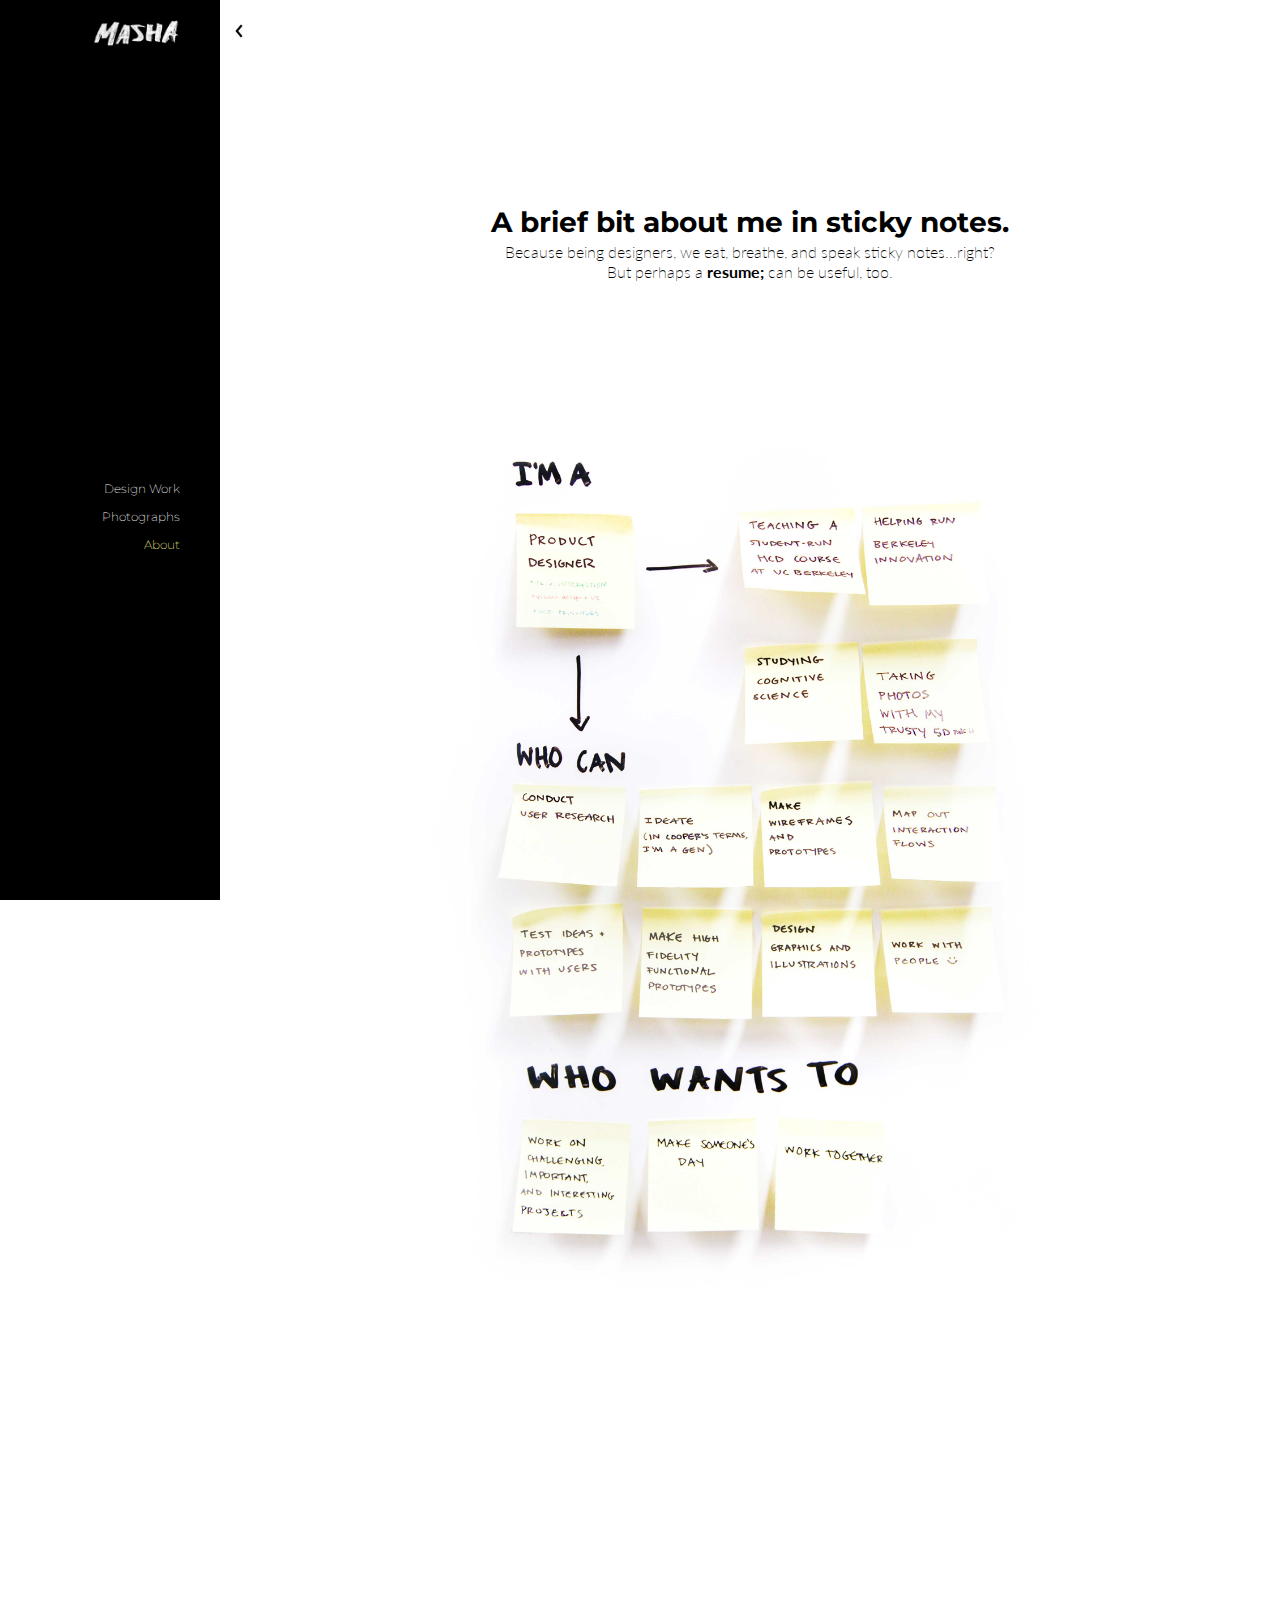
==== about.html @ 9e9c6e85 "make "resume" not pretentious" ====
<!DOCTYPE html>
<html>
<head>
	
	<link rel="stylesheet"; type="text/css"; href="style.css"/>
	<script src="jquery-1.12.1.js"></script>
	<script src="home.js"></script>
	<link href='https://fonts.googleapis.com/css?family=Montserrat:400,700' rel='stylesheet' type='text/css'>
	<link href='https://fonts.googleapis.com/css?family=Lato:400,900,700,300' rel='stylesheet' type='text/css'>
	<title>Masha.Work</title>

</head>
<body>


<!--navigation bar-->

<!-- <nav>
	<ul>
	  <li><a href="hi.html">Hi</a></li>
	  <li><a href="design.html">+ Design Work</a></li>
	  <li><a href="photo.html">Photographs</a></li>
	  <li><a href="mediums.html">Mediums</a></li>
	  <li><a href="about.html">About</a></li>
	</ul>
</nav> -->

<div class="nav">
	<!--nav view toggle arrow-->
	<a href="#" class="nav-toggle"> 
		<img src="assets/arrow-small.png" alt="<" id="nav-arrow-img">
	</a>
	<!--logo-->
	<div id="logo-container">
		<a href="index.html">
			<img src="assets/masha-handwritten-logo-white.png" alt="Masha" id="logo">
		</a>
	</div>
	<!--the actual nav menu-->
	<div class="table">
    	<div class="cell">
			<ul>
				<!-- <div class="navarrow" id="hi-arrow"></div> -->
				<!-- <li><a href="index.html" class="hvr-underline">Hi</a> </li> -->
				<!-- <div class="navarrow" id="design-arrow"></div> -->
				<li><a href="index.html" class="hvr-underline">Design Work</a></li>
				<!-- <div class="navarrow" id="photo-arrow"></div> -->
				<li><a href="photo.html" class="hvr-underline">Photographs</a></li>
				<!-- <div class="navarrow" id="mediums-arrow"></div> -->
				<!-- <li><a href="mediums.html" class="hvr-underline">Mediums</a></li> -->
				<div class="navarrow" id="about-arrow"></div>
				<li><a href="about.html" class="hvr-underline" style="color:#ffff85;">About</a></li>
			</ul>

			
    	</div>
    	
    </div>
</div>

<!--content-->


<div class="content">
	<!--intro content-->
	
	<div class="intro" style="z-index: 100; height: 80px;">
		
		<h1> A brief bit about me in sticky notes.</h1>
		<p class="aboutbody" style="line-height: 25px"> Because being designers, we eat, breathe, and speak sticky notes...right? <!-- (<a href="https://www.youtube.com/watch?v=sffBVb7186o&feature=youtu.be" target="_blank" id="link">#dinking</a>)  --></p>
		<p class="aboutbody"> But perhaps a <a href="assets/masha-resume-fall2016.pdf" target="_blank" id="link"> resume; </a> can be useful, too.</p>
		<!-- <p class="aboutbody" style="line-height: 25px; margin: 25px 0px 30px 0px;"> Want to reach me? <a href="mailto:andreyeva.masha@gmail.com" target="_top" id="link">Send</a> me your thoughts! </p> -->

	</div>
<img src="images/aboutstickies4.jpg" style="width: 100%; height: auto; margin-left: auto; margin-right: auto; margin-top: -80px; margin-bottom: -400px; z-index: -1; float: left;">





</body>
</html>
---- style.css ----
*{
  margin: 0px; 
  padding: 0px;
}

html{
  background: #ffffff;
}

body{ 
  overflow-x: hidden;
  font-family: 'Montserrat', sans-serif;
  font-weight: 200;
  font-size: 13px;

}

/*.fadein {
  
}*/



a.darken {
    display: block;
    background: black;
    padding: 0;
    position:relative
}

/*a.darken img {
    display: block;
    
    -webkit-transition: all 0.5s linear;
       -moz-transition: all 0.5s linear;
        -ms-transition: all 0.5s linear;
         -o-transition: all 0.5s linear;
            transition: all 0.5s linear;*/

            /* -webkit-transition: all 2s linear;
       -moz-transition: all 2s linear;
        -ms-transition: all 2s linear;
         -o-transition: all 2s linear;
            transition: all 2s linear;*/
/*}
*/


a.darken:hover img {
    background-color: black;
    opacity: 0.8;      
}
a.darken span{position:absolute;top:5px;opacity:0;left:10px}
a.darken:hover span{color:#fff;
  opacity: 1;
    -webkit-transition: all 0.5s linear;
       -moz-transition: all 0.5s linear;
        -ms-transition: all 0.5s linear;
         -o-transition: all 0.5s linear;
            transition: all 0.5s linear;
}

/*.overlay {
  background:rgba(0,0,0,.4);
  position: absolute;
  display: none;
}
.fadein{

}*/

.imgtitle { 
  font-family: 'Lato', sans-serif;
  font-weight: 500;
  font-size: 22px;
  color: white;
  margin-left: 5px;
  margin-top: 5px;
}

/*navigation -------------------------------------?*/
.nav { 
  position: fixed;
  z-index: 1000;
  top: 0;
  left: 0;
  width: 220px;
  height: 100%;
  color: white;
  background-color: black;
  transform: translate3d(0px, 0, 0);
  transition: transform 0.6s ease;
}

.active-nav .nav {
  transform: translate3d(-220px, 0, 0);
}

.nav-toggle { 
  display: block;
  position: absolute;
  left: 220px;
  width: 40px;
  height: 40px;
  background-color: transparent;
}

#nav-arrow-img { 
  width: 30px;
  margin-top: 14px;
  margin-left: 5px;
}

.nav .table{
  display: table;
  width: 100%;
  height: 100%;

}

.nav .cell { 
  display: table-cell;
  width: 100%;
  height: 100%;
  vertical-align: middle;

}
/*.nav ul {
  list-style: none;
  t-webkit-transition: opacity 2s ease-in;
  -moz-transition: opacity 2s ease-in;
  -o-transition: opacity 2s ease-in;
  -ms-transition: opacity 2s ease-in;
  transition: opacity 2s ease-in;
  opacity: 0.5;
}*/

.nav ul li a { 
  
  text-decoration: none;
  display: block;
  text-align: right;
  color: white;
  font-family: 'Montserrat', sans-serif;
  font-size: 12px;
  line-height: 28px;
  margin-right: 40px;

}

.nav ul li a:hover{
  color: #ffff85;
/*  opacity: 0.8;*/
  transition: color, 0.5s, ease-out;
}

/*.hvr-underline {
  display: inline-block;
  vertical-align: middle;
  -webkit-transform: translateZ(0);
  transform: translateZ(0);
  box-shadow: 0 0 1px rgba(0, 0, 0, 0);
  -webkit-backface-visibility: hidden;
  backface-visibility: hidden;
  -moz-osx-font-smoothing: grayscale;
  position: relative;
  overflow: hidden;
}
.hvr-underline:before {
  content: "";
  position: absolute;
  z-index: -1;
  left: 103px;
  right:100%;
  bottom: 3px;
  background: #FFFFFF;
  height: 2px;
  -webkit-transition-property: right;
  transition-property: right;
  -webkit-transition-duration: 0.5s;
  transition-duration: 0.5s;
  -webkit-transition-timing-function: ease-out;
  transition-timing-function: ease-out;
}
.hvr-underline:hover:before, .hvr-underlinefocus:before, .hvr-underline:active:before {
  right: 0;
}*/

/*.navarrow {
    width: 0;
    height: 0;
    border-top: 6px solid transparent;
    border-bottom: 6px solid transparent;
    border-right: 4px solid white;
    float: right;
    margin-right: 17px;
    display: inline;
    margin-top: 7px;
    -webkit-animation: fadein 2s;
    -moz-animation: fadein 2s;
    -ms-animation: fadein 2s;
    -o-animation: fadein 2s;
    animation: fadein 2s;

  }*/

/*logo--------------------------------------------------------------*/

#logo-container {
  float: right;
  padding: 20px 38px;
}

#logo {
  width: 90px;
}

#logo:hover {
  opacity: 0.1;
  transition: color, 5s, ease-out;

}



.content { 
  padding-top: 55px;
  padding-left: 220px;
  background-color: #fff; 
  transition: padding 0.6s ease;
}

.active-nav .content { 
  transition: padding 0.6s ease;
  padding: 0;
  /*use 0px if you don't want the content to shift*/
}


/*.active-nav .box { 
  transform: translate3d(0px, 0, 0);
}*/


/*intro content--------------------------------------------------------------*/

.intro {
  /*padding-left: 70px;*/
  text-align: center;
  /*padding-right: 220px;*/
  padding-top: 150px;
  height: 800px;
}

.intro h1 { 
  font-family: 'Montserrat', sans-serif;
  font-size: 28px;
}

#intro { 
  margin-right: 200px;
}

.intro-list { 
    list-style:none;
    font-family: 'Montserrat', sans-serif;
    font-weight: 800;
    font-size: 22px;
    text-align: left;
    color: black;
    width: 705px;
    margin-left:  auto;
    margin-right: auto;
    line-height:  50px;
    margin-top: 25px;
    padding-left: 315px; 
   /* background-color: white;*/


}

/*gallery--------------------------------------------------------------*/

/*.gallery { 
  margin-left: 220px;
}*/
/*.box { 
  width: 33.333%;
  max-width: 600px;
  margin: 0 auto;
  display: inline-block;
  float: left;
}*/

img { 
  width: 100%;
  height: auto;
  display: block;
}
/*
.galleryimg {
  padding: 10px, 10px, 0px, 10px;
}

*/

/* For small devices (e.g. smartphones) */
  .box {
    width: 100%;
    max-width: 600px;
    margin: 0 auto;
    display: inline-block;
    float: left;
  }

/* For medium devices (e.g. tablets) */
@media (min-width: 700px) {
  .box {
    width: 50%;
    max-width: 600px;
    margin: 0 auto;
    display: inline-block;
    float: left;
  }
}


@media (min-width: 1000px) {
  .box {
    width: 33.3333%;
    max-width: 600px;
    margin: 0 auto;
    display: inline-block;
    float: left;
  }
}

.caption { 
    display: none;
    text-align: center;
    margin-top: 80%;
    background-color: none;
    color: white;
    z-index: 1000;
    position: absolute;
  }
/*about content--------------------------------------------------------------*/

.aboutimage {
  width: 100%;
  z-index: 0;
}

/*.about {
  padding-left: 500px;
  padding-top: 200px;
  height: 800px;
  position: absolute;
}*/

.about h1 { 
  font-family: 'Montserrat', sans-serif;
  font-size: 28px;
}

.aboutbody { 
    position: block;
    font-family: 'Lato', sans-serif;
    font-size: 16px;
    line-height: 15px;
    /*padding: 50px 300px 0px 300px;*/
  }

#link { 
  /*color: #088eb2;*/
  color: black;
  font-weight: bold;
  text-decoration: none;
  }

#link:hover { 

/*color: #0b7189;*/
 /* opacity: 0.2;
  transition: color, 0.5s, ease-out;*/
  background-color: yellow;

}

/*-----------------------------projects---------------------------------*/

.projectheader { 
  float: right;
  margin-right: 900px;
}

/*add css underline for links*/

/* For large devices (e.g. desktops) */
/*@media (min-width: 760px) {
   {
    max-width: 24%;
  }
}*/
/*.sqimg { 
  width: 400px;
  height: 400px;
}
*/
/*.gallery { 
  margin-top: 55px;
  margin-left: 270px;
  display: block;

}
.thumbnail {
  
  display: inline-block;
  float: left;
  width: 400px;
  height: 400px;
}


.thumbnail img { 
  float: right;
  width: 400px;
  height: 400px;
  padding: 0;
  margin: 0;
}*/
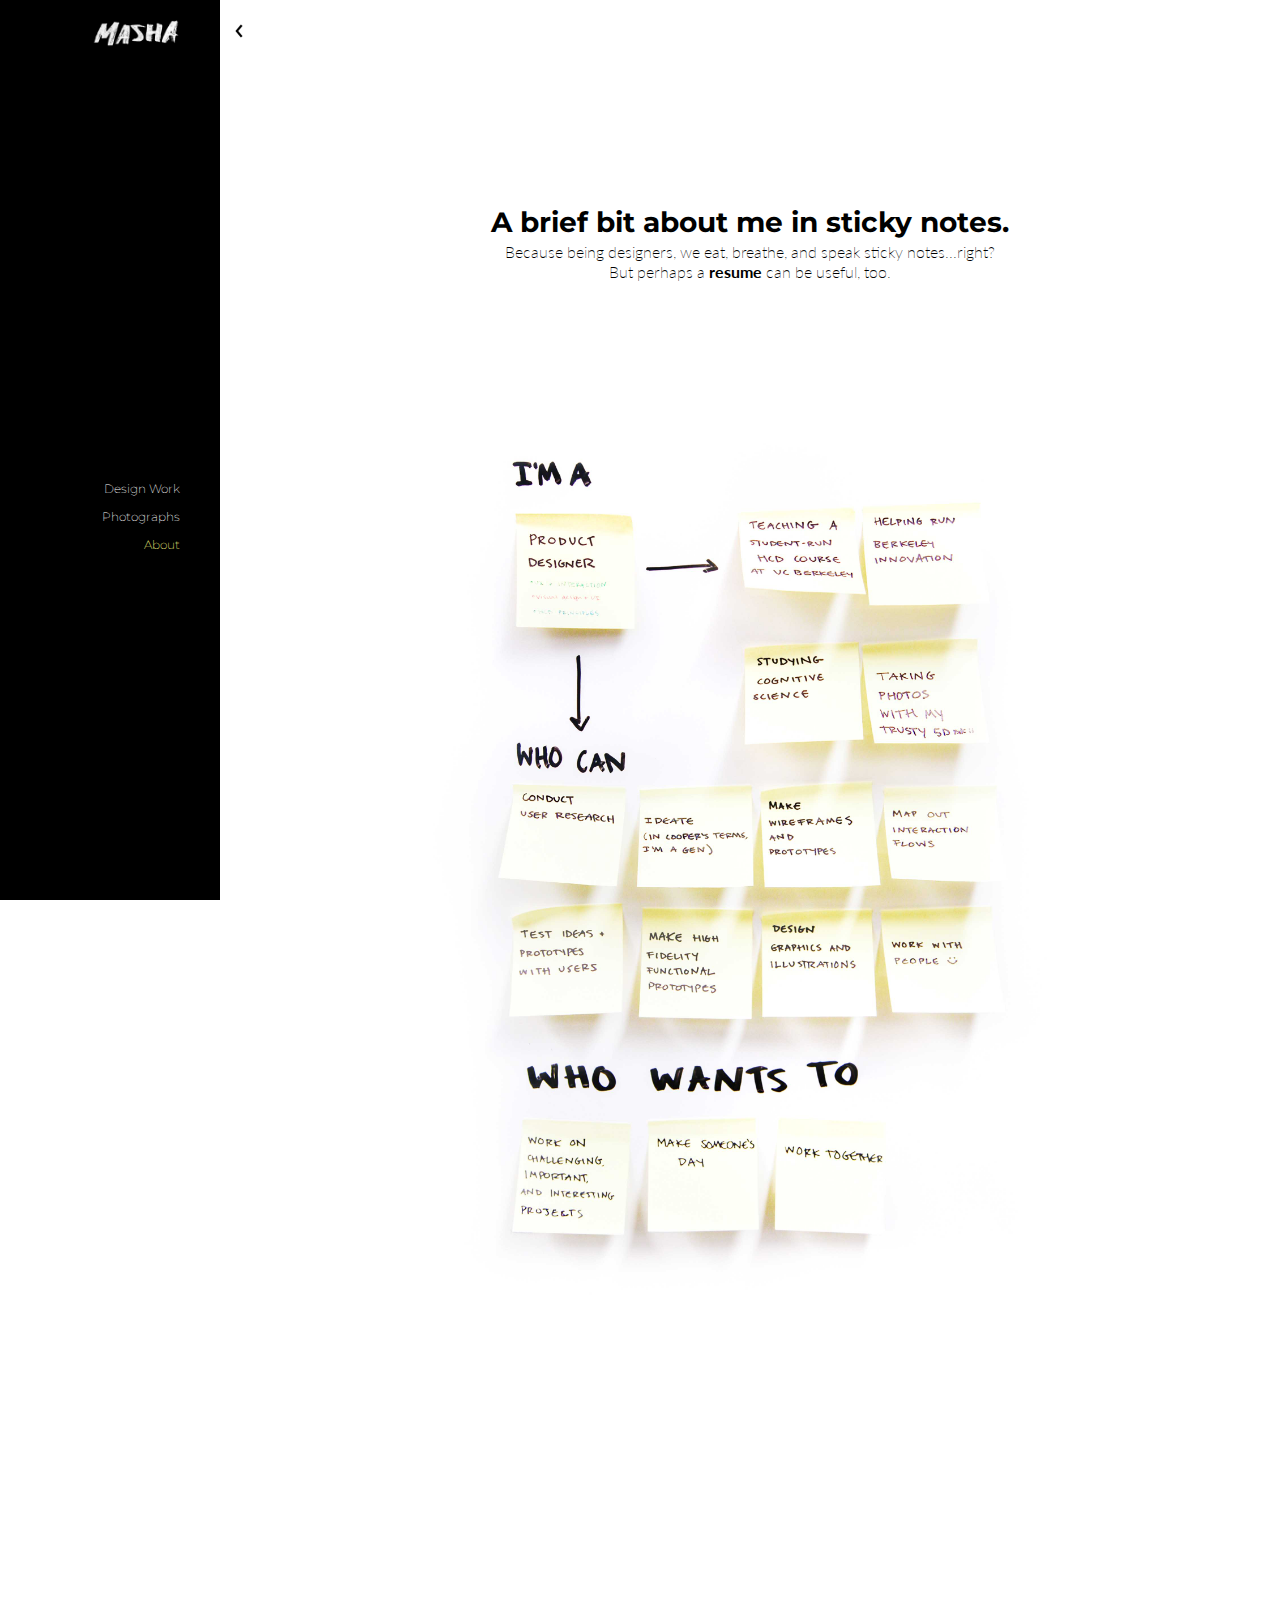
==== commit 3fc39952: "resume" fix" ====
--- a/about.html
+++ b/about.html
@@ -68,7 +68,7 @@
 		
 		<h1> A brief bit about me in sticky notes.</h1>
 		<p class="aboutbody" style="line-height: 25px"> Because being designers, we eat, breathe, and speak sticky notes...right? <!-- (<a href="https://www.youtube.com/watch?v=sffBVb7186o&feature=youtu.be" target="_blank" id="link">#dinking</a>)  --></p>
-		<p class="aboutbody"> But perhaps a <a href="assets/masha-resume-fall2016.pdf" target="_blank" id="link"> resume; </a> can be useful, too.</p>
+		<p class="aboutbody"> But perhaps a <a href="assets/masha-resume-fall2016.pdf" target="_blank" id="link"> resume </a> can be useful, too.</p>
 		<!-- <p class="aboutbody" style="line-height: 25px; margin: 25px 0px 30px 0px;"> Want to reach me? <a href="mailto:andreyeva.masha@gmail.com" target="_top" id="link">Send</a> me your thoughts! </p> -->
 
 	</div>
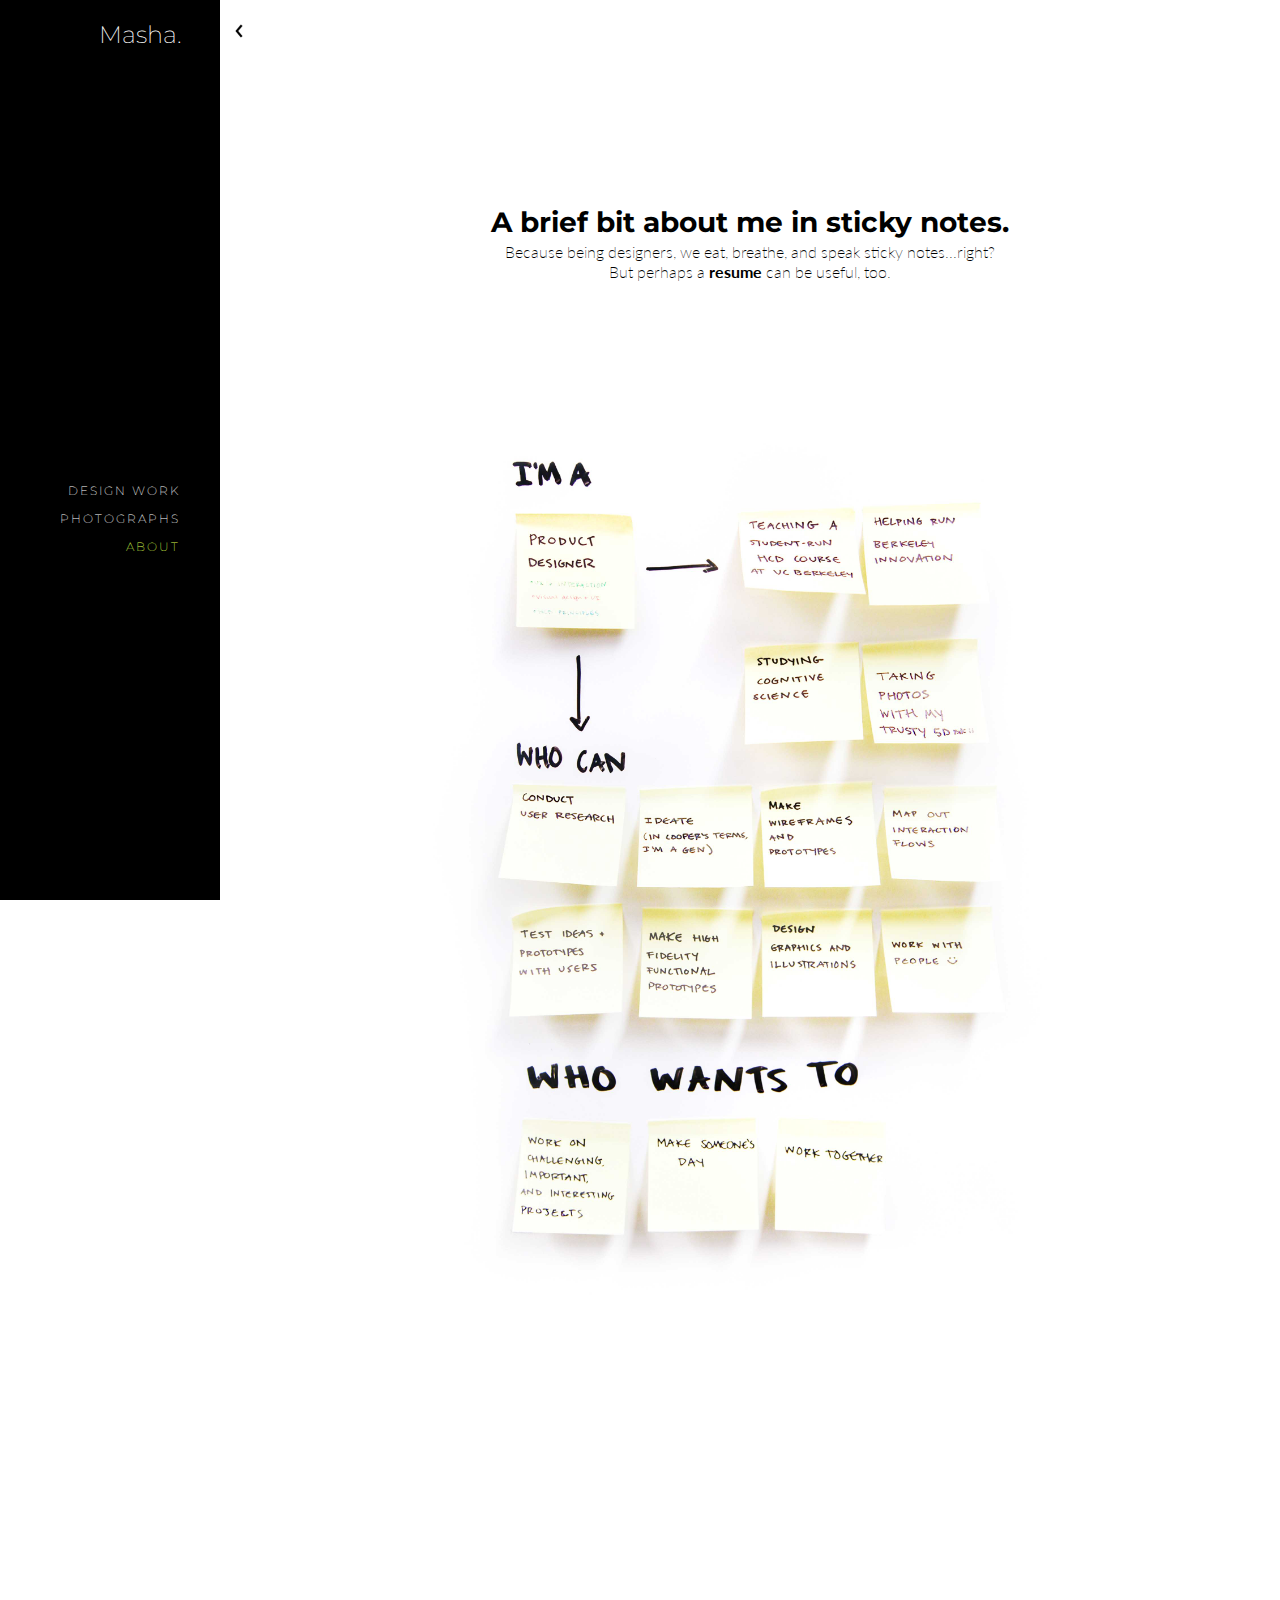
==== commit ae9106e4: "logo, nav update" ====
--- a/about.html
+++ b/about.html
@@ -32,9 +32,10 @@
 	</a>
 	<!--logo-->
 	<div id="logo-container">
-		<a href="index.html">
+<!-- 		<a href="index.html">
 			<img src="assets/masha-handwritten-logo-white.png" alt="Masha" id="logo">
-		</a>
+		</a> -->
+	<p class = "masha"> Masha.</p>
 	</div>
 	<!--the actual nav menu-->
 	<div class="table">
@@ -43,13 +44,13 @@
 				<!-- <div class="navarrow" id="hi-arrow"></div> -->
 				<!-- <li><a href="index.html" class="hvr-underline">Hi</a> </li> -->
 				<!-- <div class="navarrow" id="design-arrow"></div> -->
-				<li><a href="index.html" class="hvr-underline">Design Work</a></li>
+				<li><a href="index.html" class="hvr-underline">DESIGN WORK</a></li>
 				<!-- <div class="navarrow" id="photo-arrow"></div> -->
-				<li><a href="photo.html" class="hvr-underline">Photographs</a></li>
+				<li><a href="photo.html" class="hvr-underline">PHOTOGRAPHS</a></li>
 				<!-- <div class="navarrow" id="mediums-arrow"></div> -->
 				<!-- <li><a href="mediums.html" class="hvr-underline">Mediums</a></li> -->
 				<div class="navarrow" id="about-arrow"></div>
-				<li><a href="about.html" class="hvr-underline" style="color:#ffff85;">About</a></li>
+				<li><a href="about.html" class="hvr-underline" style="color:#d6f74b;">ABOUT</a></li>
 			</ul>
 
 			
--- a/style.css
+++ b/style.css
@@ -50,7 +50,7 @@
 
 a.darken:hover img {
     background-color: black;
-    opacity: 0.8;      
+    opacity: 0.2;      
 }
 a.darken span{position:absolute;top:5px;opacity:0;left:10px}
 a.darken:hover span{color:#fff;
@@ -92,6 +92,7 @@
   background-color: black;
   transform: translate3d(0px, 0, 0);
   transition: transform 0.6s ease;
+
 }
 
 .active-nav .nav {
@@ -145,13 +146,15 @@
   color: white;
   font-family: 'Montserrat', sans-serif;
   font-size: 12px;
+  letter-spacing: 2px;
   line-height: 28px;
   margin-right: 40px;
 
 }
 
 .nav ul li a:hover{
-  color: #ffff85;
+  /*color: #ffff85;*/
+  color: #8fffb1;
 /*  opacity: 0.8;*/
   transition: color, 0.5s, ease-out;
 }
@@ -213,6 +216,11 @@
   padding: 20px 38px;
 }
 
+.masha {
+  font-family: 'Montserrat';
+  font-size: 24px;
+}
+
 #logo {
   width: 90px;
 }
@@ -340,12 +348,38 @@
 .caption { 
     display: none;
     text-align: center;
-    margin-top: 80%;
+    margin-top: 50%;
     background-color: none;
     color: white;
+    font-size: 22px;
     z-index: 1000;
     position: absolute;
   }
+
+#description { 
+    font-family: montserrat;
+    font-weight: regular;
+    font-size: 10px;
+    margin-top: 75%;
+    letter-spacing: 3px;
+    line-height: 25px;
+  }
+
+.captiondash{
+  
+  border: none;
+  width: 10%;
+  height: 2px;
+  background-color: #fff;
+  color: #fff;
+  margin-top: 11%;
+  z-index: 100;
+  position: absolute;
+  margin-left: 45%;
+
+
+
+}
 /*about content--------------------------------------------------------------*/
 
 .aboutimage {
@@ -430,4 +464,4 @@
   height: 400px;
   padding: 0;
   margin: 0;
-}*/+}*/
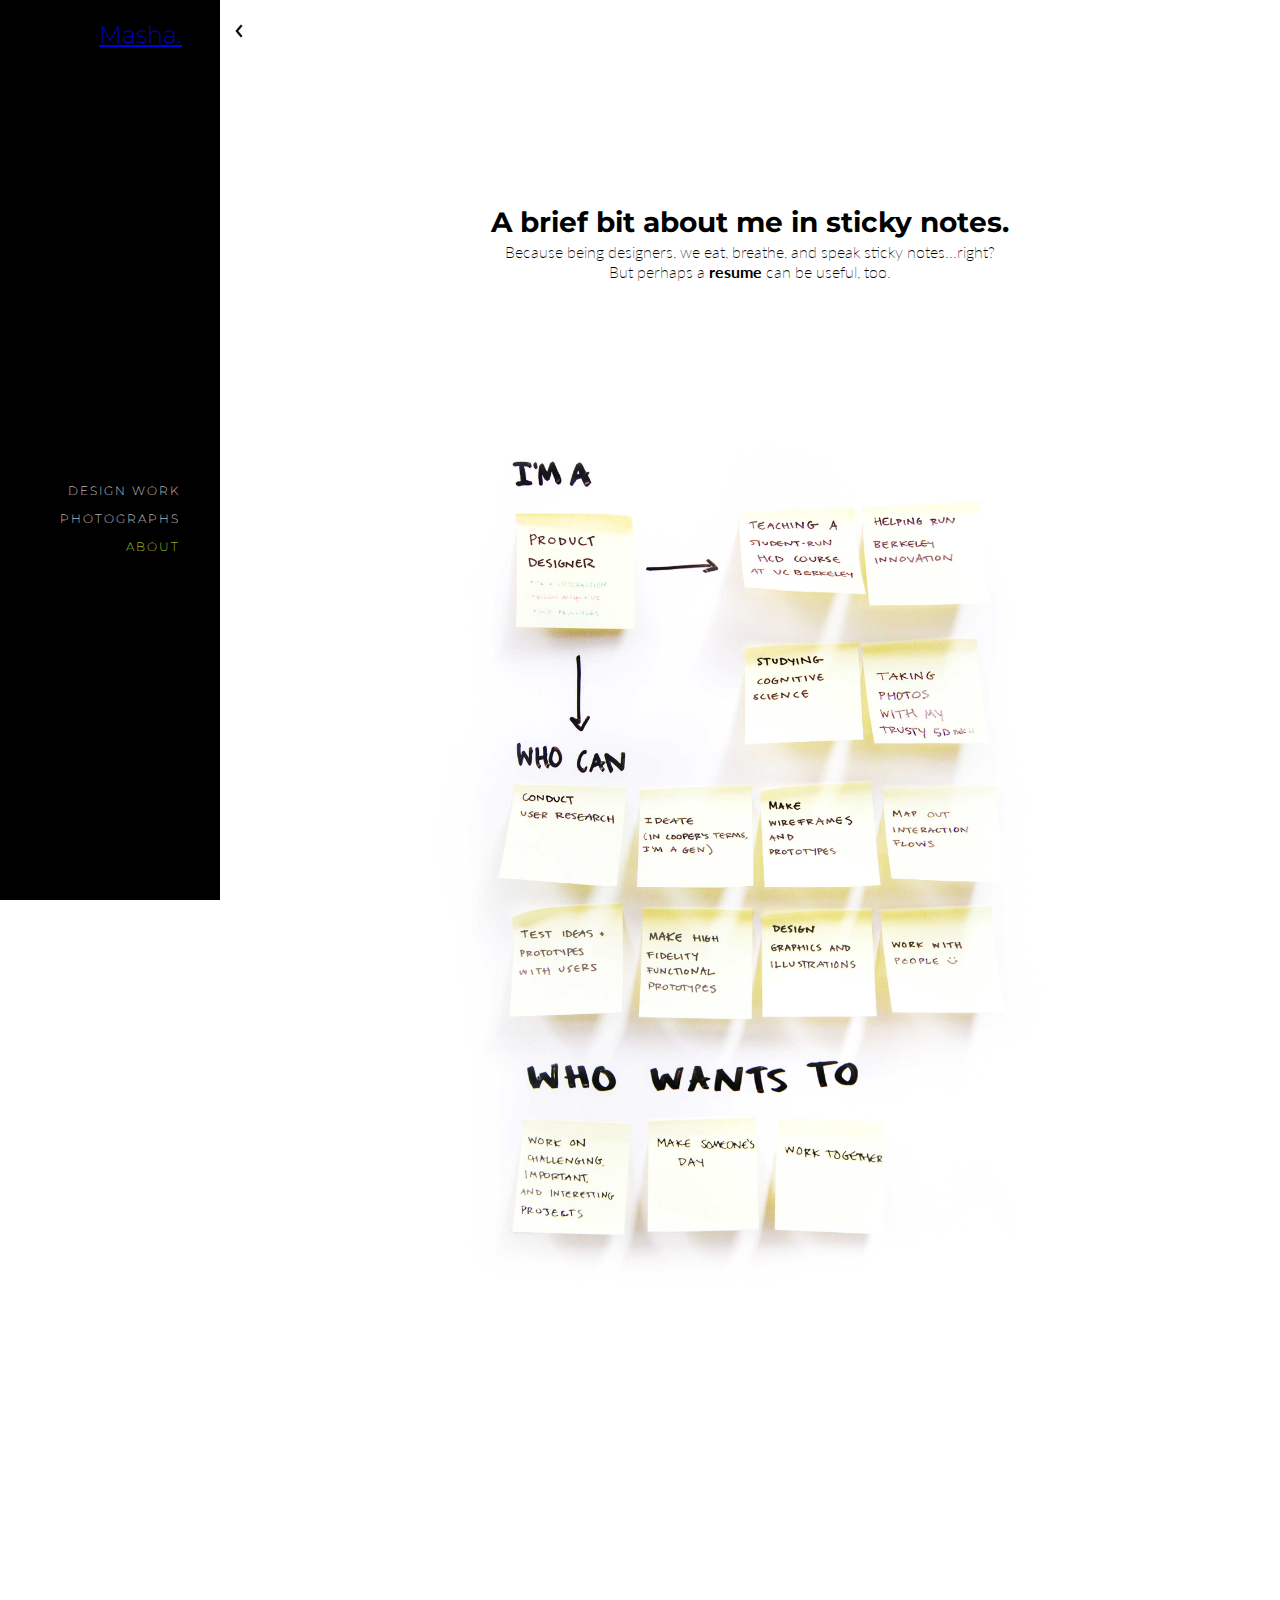
==== commit 575c4a14: "index.html link update" ====
--- a/about.html
+++ b/about.html
@@ -32,10 +32,11 @@
 	</a>
 	<!--logo-->
 	<div id="logo-container">
-<!-- 		<a href="index.html">
-			<img src="assets/masha-handwritten-logo-white.png" alt="Masha" id="logo">
-		</a> -->
-	<p class = "masha"> Masha.</p>
+		<a href="index.html">
+<!-- 			<img src="assets/masha-handwritten-logo-white.png" alt="Masha" id="logo"> -->
+			<p class = "masha"> Masha.</p>
+		</a>
+	
 	</div>
 	<!--the actual nav menu-->
 	<div class="table">
--- a/style.css
+++ b/style.css
@@ -154,7 +154,7 @@
 
 .nav ul li a:hover{
   /*color: #ffff85;*/
-  color: #8fffb1;
+  color: #f1ffa1;
 /*  opacity: 0.8;*/
   transition: color, 0.5s, ease-out;
 }
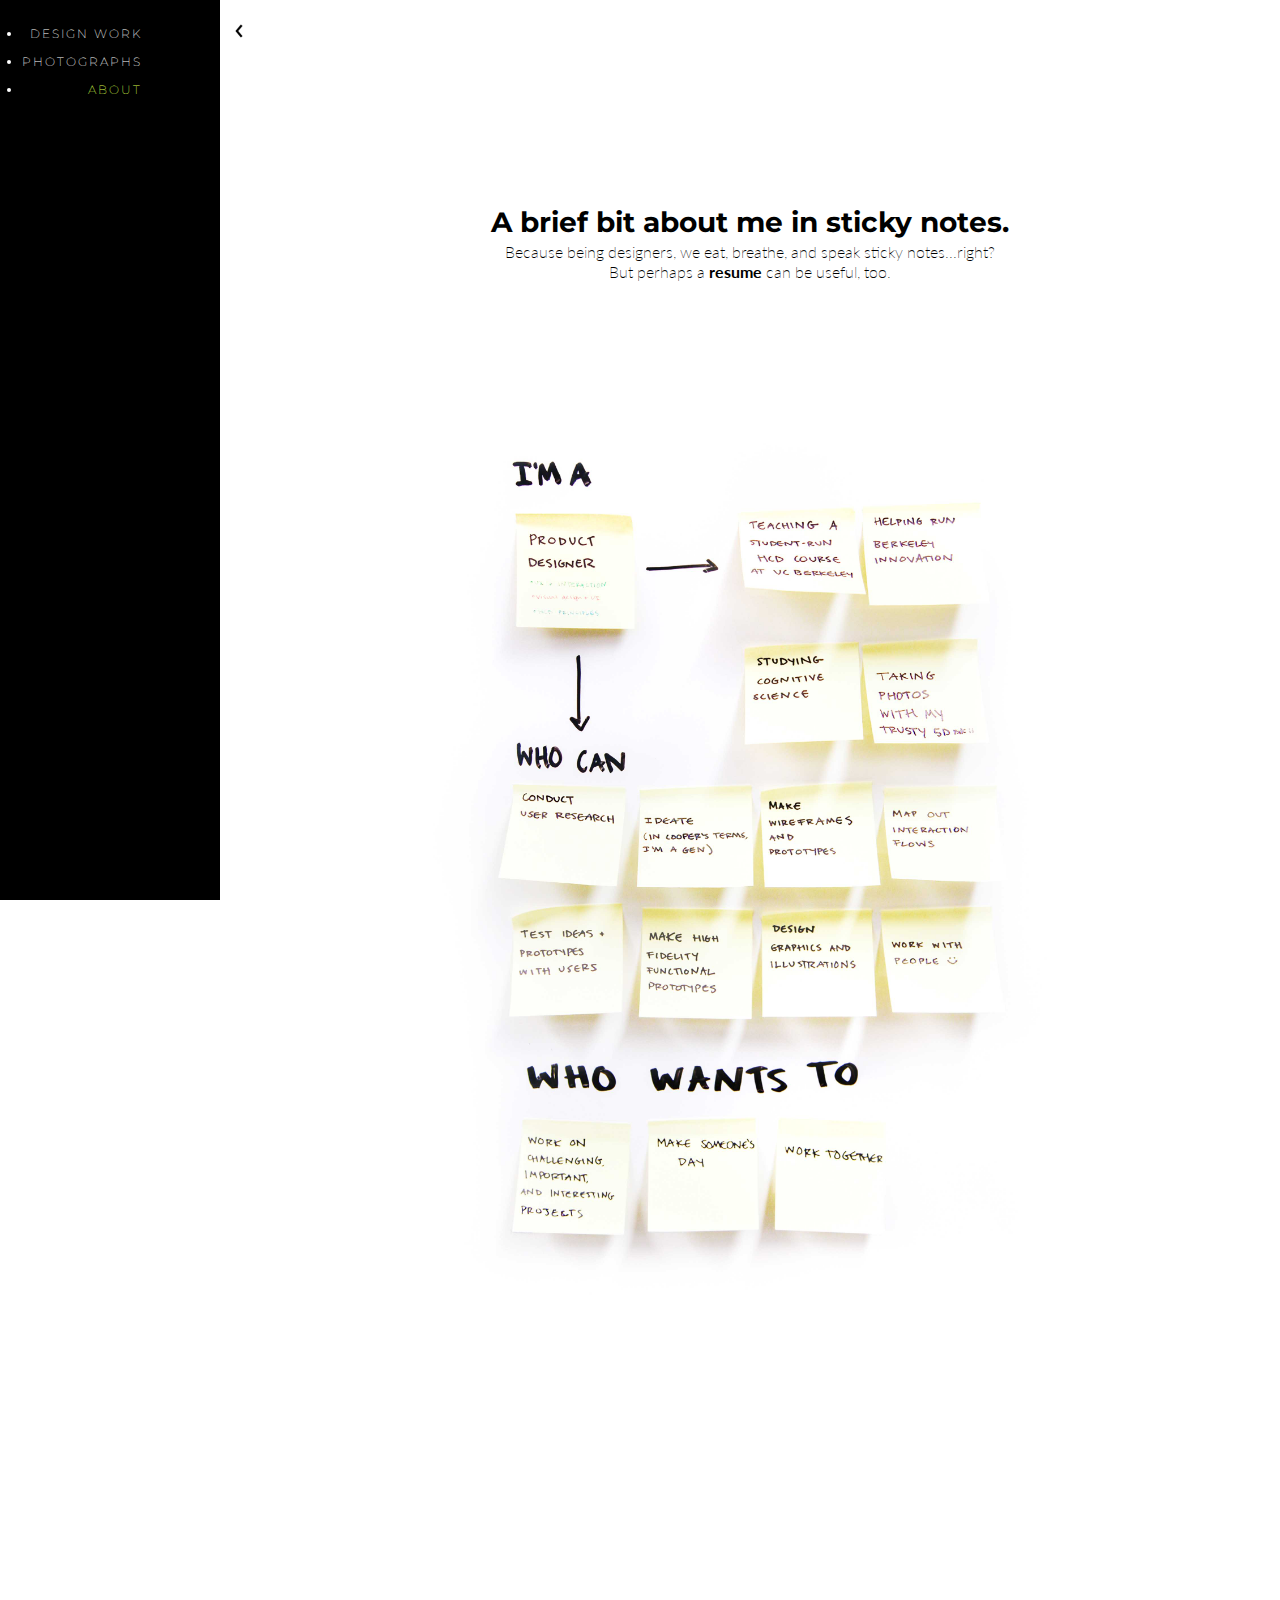
==== commit ae4c7208: "Update about.html" ====
--- a/about.html
+++ b/about.html
@@ -34,7 +34,7 @@
 	<div id="logo-container">
 		<a href="index.html">
 <!-- 			<img src="assets/masha-handwritten-logo-white.png" alt="Masha" id="logo"> -->
-			<p class = "masha"> Masha.</p>
+			<p class = "masha" style="text-decoration:none;> Masha.</p>
 		</a>
 	
 	</div>
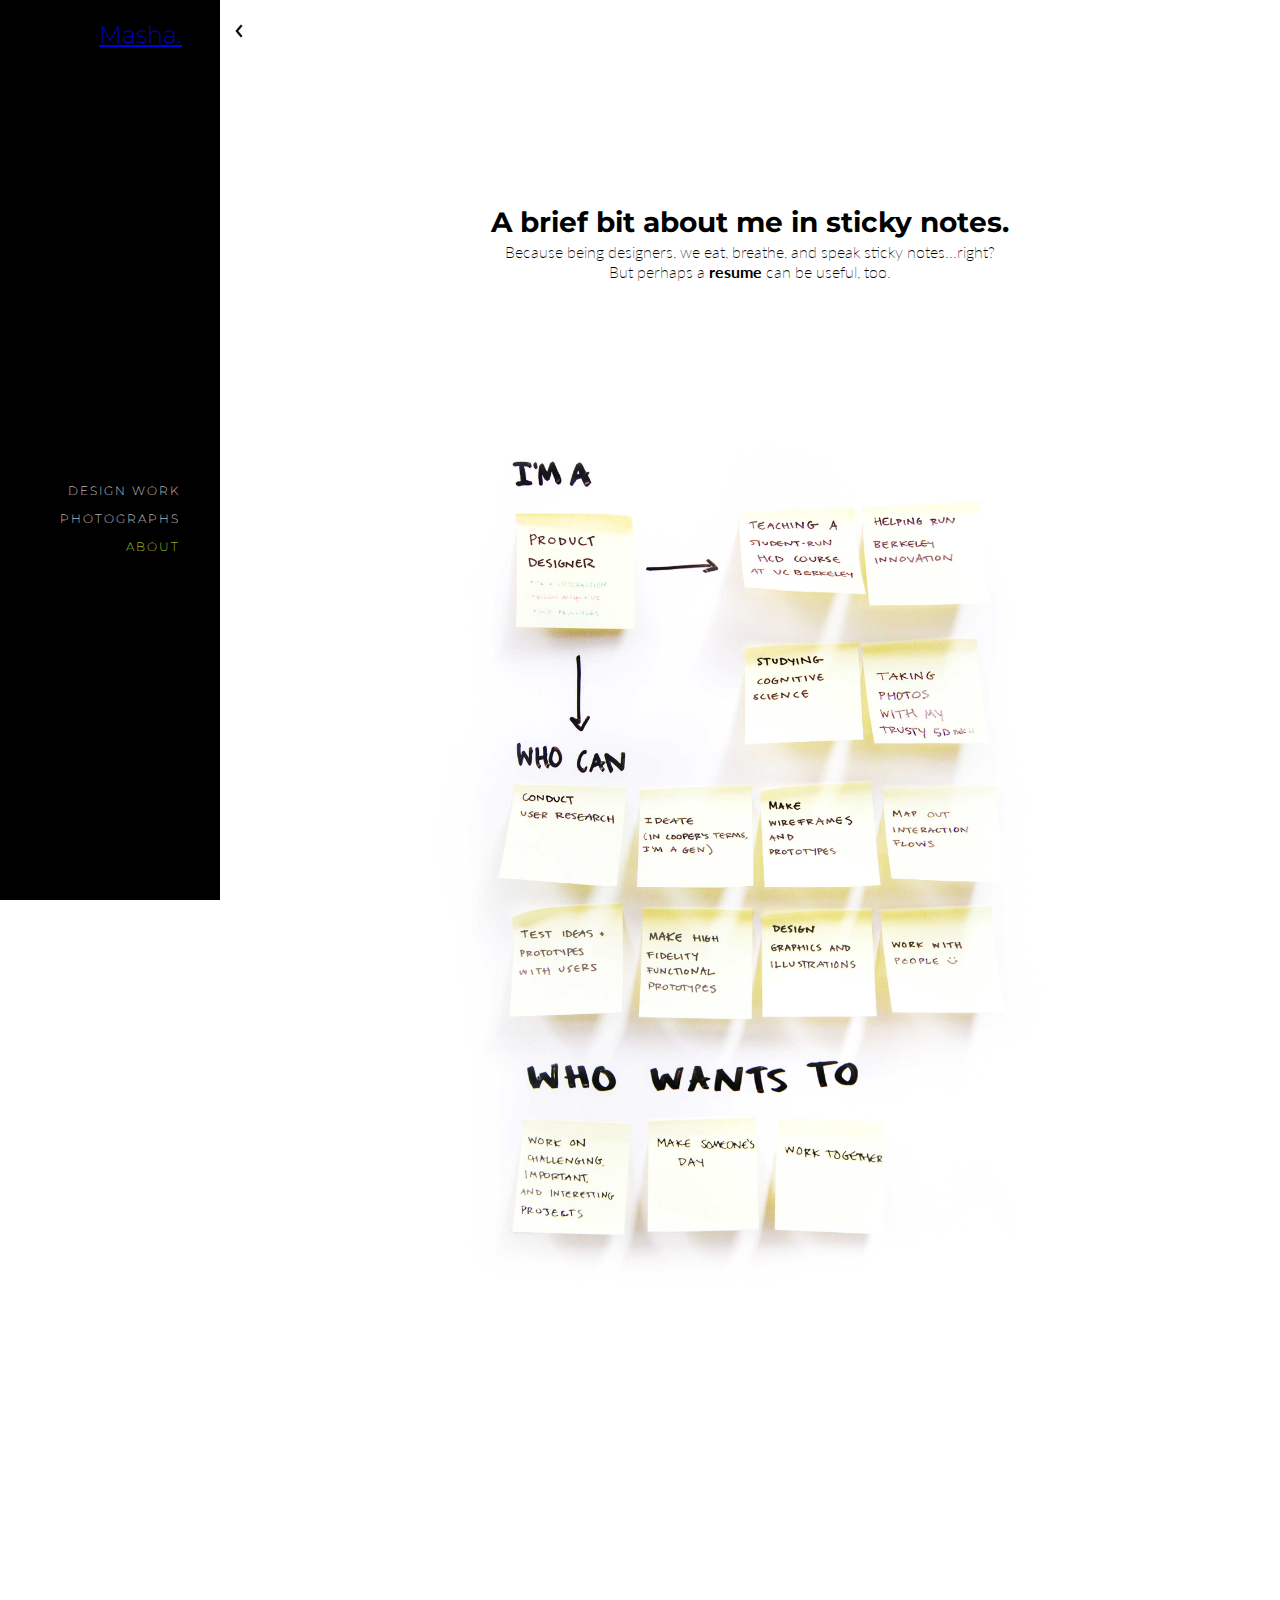
==== commit 2fa9cdf7: "Update about.html" ====
--- a/about.html
+++ b/about.html
@@ -34,7 +34,7 @@
 	<div id="logo-container">
 		<a href="index.html">
 <!-- 			<img src="assets/masha-handwritten-logo-white.png" alt="Masha" id="logo"> -->
-			<p class = "masha" style="text-decoration:none;> Masha.</p>
+			<p class = "masha" style="text-decoration:none;"> Masha.</p>
 		</a>
 	
 	</div>
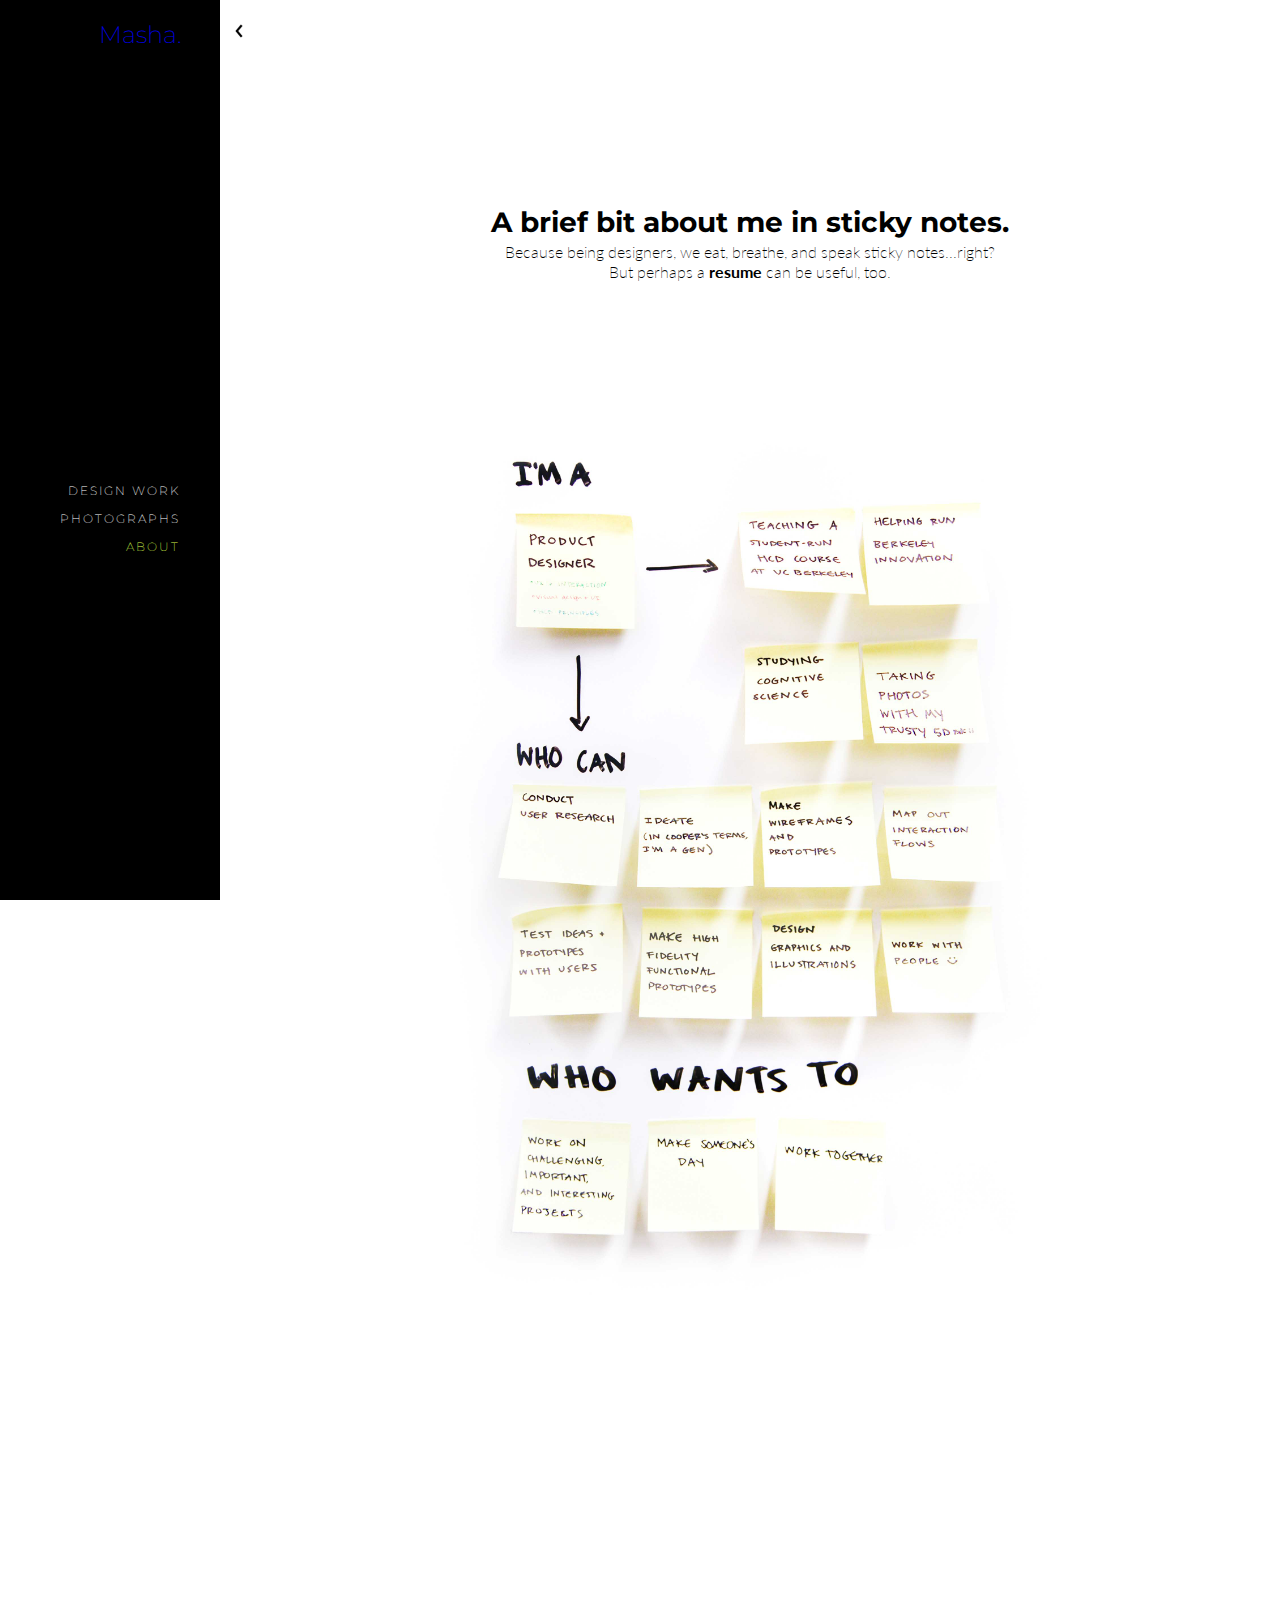
==== commit ad4d2356: "Update about.html" ====
--- a/about.html
+++ b/about.html
@@ -32,9 +32,9 @@
 	</a>
 	<!--logo-->
 	<div id="logo-container">
-		<a href="index.html">
+		<a href="index.html" style="text-decoration:none;">
 <!-- 			<img src="assets/masha-handwritten-logo-white.png" alt="Masha" id="logo"> -->
-			<p class = "masha" style="text-decoration:none;"> Masha.</p>
+			<p class = "masha"> Masha.</p>
 		</a>
 	
 	</div>
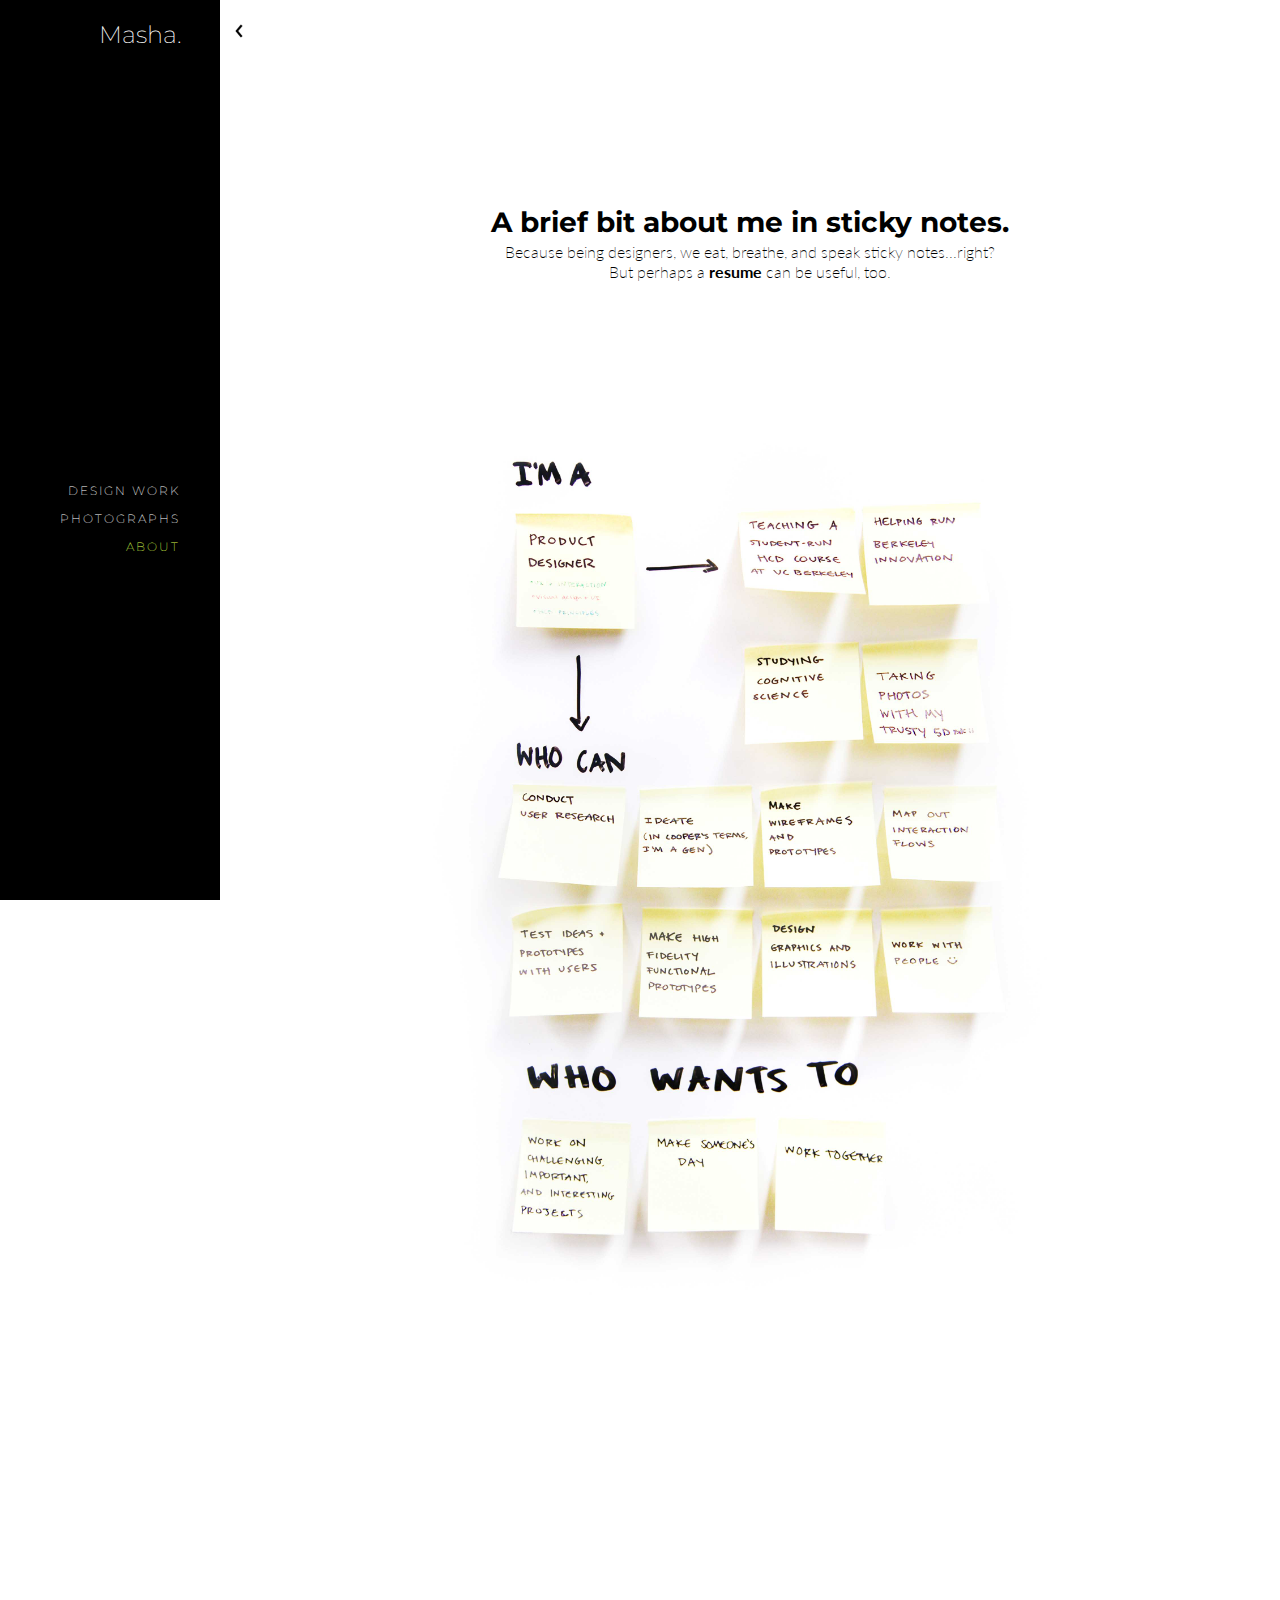
==== commit 0f2ec972: "Update about.html" ====
--- a/about.html
+++ b/about.html
@@ -32,7 +32,7 @@
 	</a>
 	<!--logo-->
 	<div id="logo-container">
-		<a href="index.html" style="text-decoration:none;">
+		<a href="index.html" style="text-decoration:none; color: #fff;">
 <!-- 			<img src="assets/masha-handwritten-logo-white.png" alt="Masha" id="logo"> -->
 			<p class = "masha"> Masha.</p>
 		</a>
